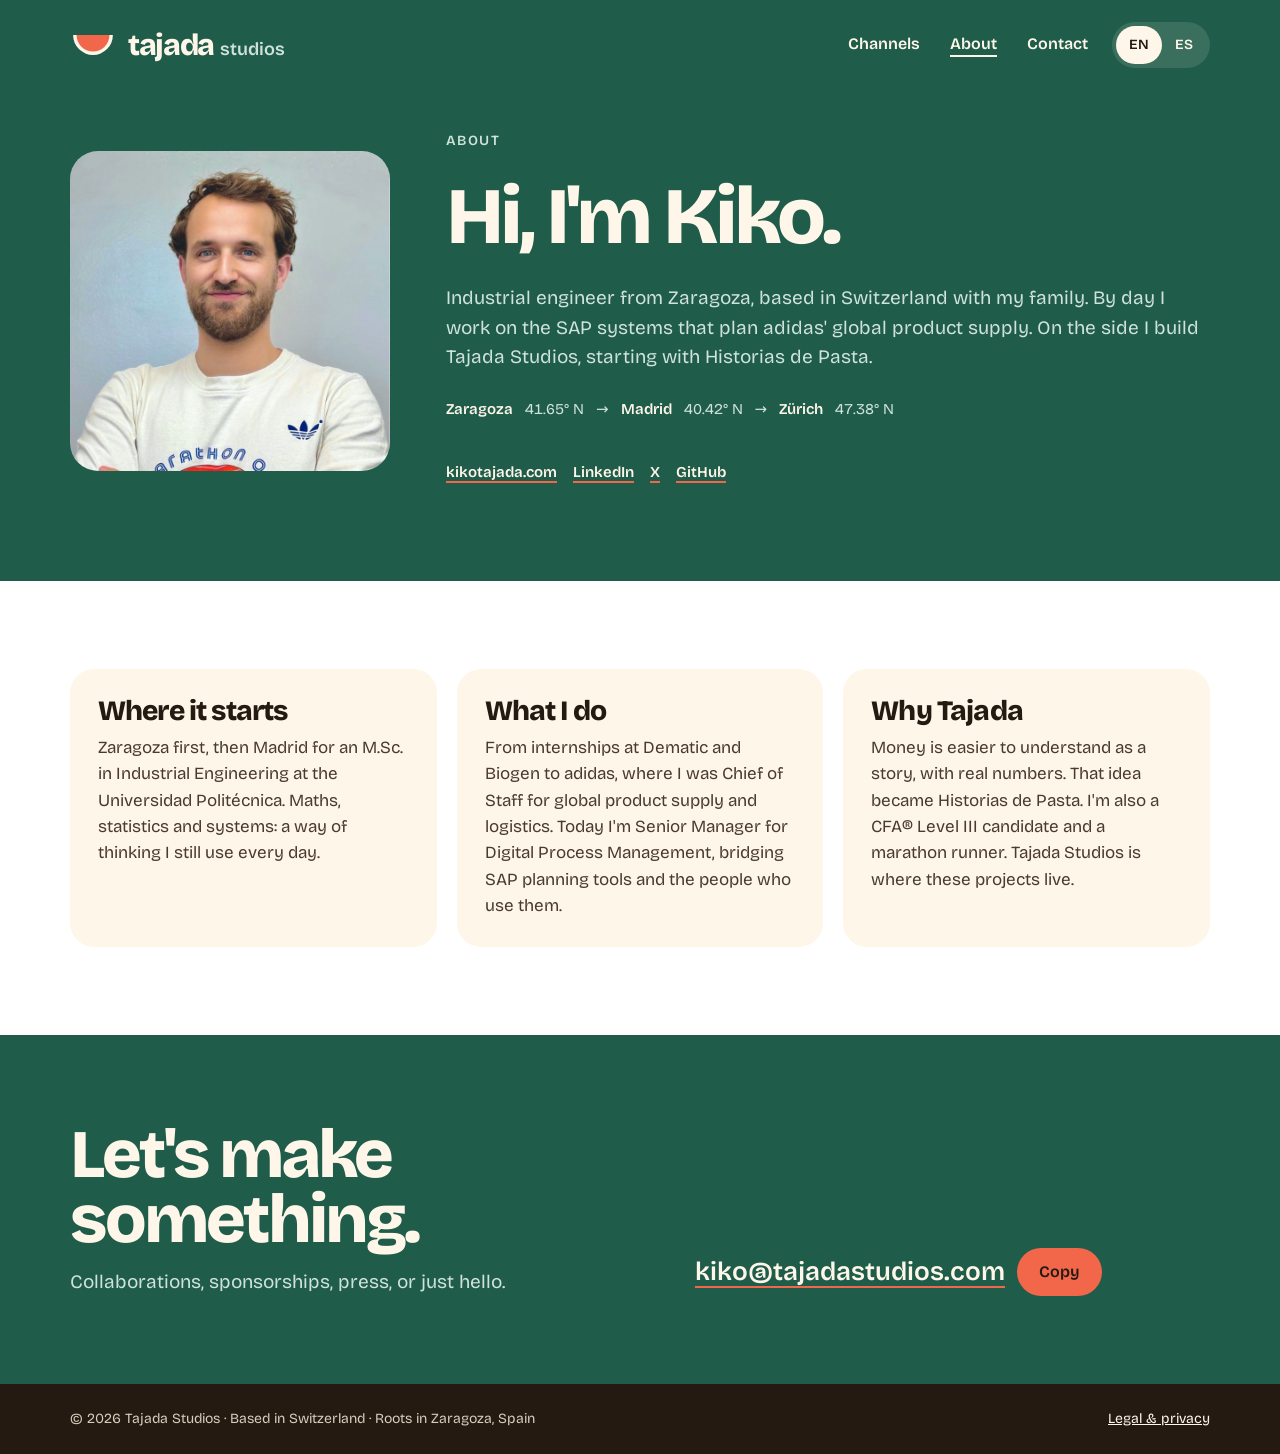
==== about/index.html @ e3d4d812 "Watermelon redesign: new mark, colours and type; EN/ES pages, About, legal, 404, share images - Half" ====
<!doctype html>
<html lang="en">
<head>
<meta charset="utf-8">
<meta name="viewport" content="width=device-width, initial-scale=1, viewport-fit=cover">
<title>About Kiko · Tajada Studios</title>
<meta name="description" content="Kiko Tajada: industrial engineer from Zaragoza, based in Switzerland, building Tajada Studios and Historias de Pasta.">
<link rel="canonical" href="https://tajadastudios.com/about/">
<link rel="alternate" hreflang="en" href="https://tajadastudios.com/about/">
<link rel="alternate" hreflang="es" href="https://tajadastudios.com/es/sobre/">
<link rel="alternate" hreflang="x-default" href="https://tajadastudios.com/about/">
<meta property="og:type" content="website">
<meta property="og:site_name" content="Tajada Studios">
<meta property="og:title" content="About Kiko · Tajada Studios">
<meta property="og:description" content="Kiko Tajada: industrial engineer from Zaragoza, based in Switzerland, building Tajada Studios and Historias de Pasta.">
<meta property="og:url" content="https://tajadastudios.com/about/">
<meta property="og:locale" content="en_GB">
<meta property="og:locale:alternate" content="es_ES">
<meta property="og:image" content="https://tajadastudios.com/og-en.png">
<meta property="og:image:width" content="1200">
<meta property="og:image:height" content="630">
<meta property="og:image:alt" content="Tajada Studios">
<meta name="twitter:card" content="summary_large_image">
<meta name="twitter:title" content="About Kiko · Tajada Studios">
<meta name="twitter:description" content="Kiko Tajada: industrial engineer from Zaragoza, based in Switzerland, building Tajada Studios and Historias de Pasta.">
<meta name="twitter:image" content="https://tajadastudios.com/og-en.png">
<meta name="theme-color" content="#1F5C4A">
<link rel="icon" href="/favicon.svg" type="image/svg+xml">
<link rel="apple-touch-icon" href="/apple-touch-icon.png">
<link rel="preload" href="/fonts/bricolage-latin.woff2" as="font" type="font/woff2" crossorigin>
<link rel="stylesheet" href="/css/site.css?v=1">
</head>
<body>
<a class="skip" href="#main">Skip to content</a>
<header class="top on-green">
  <div class="wrap">
    <a class="brand" href="/" aria-label="Tajada Studios, home"><svg width="46" height="26" viewBox="0 0 120 68" aria-hidden="true" focusable="false"><path d="M8 8 A52 52 0 0 0 112 8 Z" fill="#FFF6EA"/><path d="M17 8 A43 43 0 0 0 103 8 Z" fill="#F2664A"/></svg><span class="t">tajada <span class="s">studios</span></span></a>
    <nav aria-label="Main"><a href="/#channels">Channels</a><a href="/about/" aria-current="page">About</a><a href="/#contact">Contact</a><div class="lang" role="group" aria-label="Language / Idioma"><a href="/about/" hreflang="en" lang="en" data-lang="en" aria-current="true">EN</a><a href="/es/sobre/" hreflang="es" lang="es" data-lang="es">ES</a></div></nav>
  </div>
</header>
<main id="main">
<section class="about-hero on-green">
  <div class="wrap">
    <figure class="portrait"><img src="/kiko.jpg" alt="Kiko Tajada" width="720" height="720"></figure>
    <div class="hero-text">
      <span class="eyebrow" style="color:var(--mint)">About</span>
      <h1>Hi, I'm Kiko.</h1>
      <p>Industrial engineer from Zaragoza, based in Switzerland with my family. By day I work on the SAP systems that plan adidas' global product supply. On the side I build Tajada Studios, starting with Historias de Pasta.</p>
      <div class="route"><b>Zaragoza</b> 41.65° N <span aria-hidden="true">→</span> <b>Madrid</b> 40.42° N <span aria-hidden="true">→</span> <b>Zürich</b> 47.38° N</div>
      <ul class="links" aria-label="Kiko elsewhere">
        <li><a href="https://kikotajada.com/" rel="noopener">kikotajada.com</a></li>
        <li><a href="https://www.linkedin.com/in/kikotajada/" rel="noopener">LinkedIn</a></li>
        <li><a href="https://x.com/kikotajada" rel="noopener">X</a></li>
        <li><a href="https://github.com/kikotajada" rel="noopener">GitHub</a></li>
      </ul>
    </div>
  </div>
</section>
<section class="section white">
  <div class="wrap story"><article><h2>Where it starts</h2><p>Zaragoza first, then Madrid for an M.Sc. in Industrial Engineering at the Universidad Politécnica. Maths, statistics and systems: a way of thinking I still use every day.</p></article><article><h2>What I do</h2><p>From internships at Dematic and Biogen to adidas, where I was Chief of Staff for global product supply and logistics. Today I'm Senior Manager for Digital Process Management, bridging SAP planning tools and the people who use them.</p></article><article><h2>Why Tajada</h2><p>Money is easier to understand as a story, with real numbers. That idea became Historias de Pasta. I'm also a CFA® Level III candidate and a marathon runner. Tajada Studios is where these projects live.</p></article></div>
</section>
</main>
<section class="contact on-green" id="contact" aria-labelledby="contact-h">
  <div class="wrap">
    <div>
      <h2 id="contact-h">Let's make<br>something.</h2>
      <p>Collaborations, sponsorships, press, or just hello.</p>
    </div>
    <div class="mail">
      <a id="email" href="mailto:kiko@tajadastudios.com">kiko@tajadastudios.com</a>
      <button type="button" id="copy-email" data-copied="Copied" data-selected="Selected, press Ctrl+C">Copy</button>
      <output id="copy-status" aria-live="polite"></output>
    </div>
  </div>
</section>
<footer>
  <div class="wrap">
    <span>© 2026 Tajada Studios · Based in Switzerland · Roots in Zaragoza, Spain</span>
    <a href="/legal/">Legal & privacy</a>
  </div>
</footer>
<script>
document.querySelectorAll('.lang a').forEach(function(a){a.addEventListener('click',function(){try{localStorage.setItem('tajada-lang',a.dataset.lang)}catch(e){}})});
var b=document.getElementById('copy-email');
if(b){b.addEventListener('click',function(){var el=document.getElementById('email'),s=document.getElementById('copy-status');
function sel(){var r=document.createRange();r.selectNodeContents(el);var g=getSelection();g.removeAllRanges();g.addRange(r);s.textContent=b.dataset.selected}
try{navigator.clipboard.writeText(el.textContent.trim()).then(function(){s.textContent=b.dataset.copied},sel)}catch(e){sel()}})}
</script>
</body>
</html>
---- css/site.css ----
/* Tajada Studios — watermelon look: rind green, melon coral, cocoa, cream. One family: Bricolage Grotesque (self-hosted). */
@font-face{font-family:"Bricolage Grotesque";font-style:normal;font-display:swap;font-weight:200 800;src:url(/fonts/bricolage-latin.woff2) format("woff2");unicode-range:U+0000-00FF,U+0131,U+0152-0153,U+02BB-02BC,U+02C6,U+02DA,U+02DC,U+0304,U+0308,U+0329,U+2000-206F,U+20AC,U+2122,U+2191,U+2193,U+2212,U+2215,U+FEFF,U+FFFD}
@font-face{font-family:"Bricolage Grotesque";font-style:normal;font-display:swap;font-weight:200 800;src:url(/fonts/bricolage-latin-ext.woff2) format("woff2");unicode-range:U+0100-02BA,U+02BD-02C5,U+02C7-02CC,U+02CE-02D7,U+02DD-02FF,U+0304,U+0308,U+0329,U+1D00-1DBF,U+1E00-1E9F,U+1EF2-1EFF,U+2020,U+20A0-20AB,U+20AD-20C0,U+2113,U+2C60-2C7F,U+A720-A7FF}

:root{
  --green:#1F5C4A; --coral:#F2664A; --cocoa:#241A12; --cream:#FFF6EA; --white:#FFFFFF;
  --mint:#CFE3DA;        /* secondary text on green */
  --muted:#6B5848;       /* secondary text on cream/white */
  --body-ink:#4A3B2E;
  --line:#E6D6C2;
  --ease:cubic-bezier(0.32,0.72,0,1);
  --font:"Bricolage Grotesque", system-ui, -apple-system, "Segoe UI", sans-serif;
  color-scheme:light;
}
*{box-sizing:border-box}
html{-webkit-text-size-adjust:100%}
body{margin:0; min-height:100vh; display:flex; flex-direction:column; background:var(--cream); color:var(--cocoa); font-family:var(--font); font-size:17px; line-height:1.55}
img{max-width:100%; height:auto; display:block}
h1,h2,h3{margin:0; font-weight:800; letter-spacing:-0.04em; line-height:1; text-wrap:balance}
p{margin:0; text-wrap:pretty}
a{color:inherit}
:focus-visible{outline:3px solid var(--cocoa); outline-offset:3px; border-radius:6px}
.on-green :focus-visible{outline-color:var(--cream)}
main{flex-grow:1}
.wrap{max-width:1180px; margin:0 auto; padding-inline:max(20px, env(safe-area-inset-left, 0px))}

.skip{position:absolute; left:16px; top:-60px; z-index:10; background:var(--cocoa); color:var(--cream); padding:10px 16px; border-radius:999px; font-weight:600; text-decoration:none}
.skip:focus{top:12px}

/* green band: header + hero, and contact */
.on-green{background:var(--green); color:var(--cream)}

/* header */
.top .wrap{display:flex; flex-wrap:wrap; align-items:center; justify-content:space-between; gap:12px 24px; padding-block:22px}
.brand{display:inline-flex; align-items:center; gap:12px; text-decoration:none; min-height:44px}
.brand svg{width:46px; height:auto; flex:none}
.brand .t{font-size:30px; font-weight:800; letter-spacing:-0.045em; line-height:1}
.brand .s{font-size:18px; font-weight:600; letter-spacing:0; color:var(--mint)}
nav{display:flex; flex-wrap:wrap; align-items:center; gap:2px 6px}
nav a{text-decoration:none; font-weight:600; font-size:16px; padding:10px 12px; border-radius:999px; transition:background .4s var(--ease)}
nav a:hover{background:rgba(255,246,234,.12)}
nav a[aria-current="page"]{text-decoration:underline; text-underline-offset:6px; text-decoration-thickness:2px}
.lang{display:inline-flex; background:rgba(255,246,234,.12); border-radius:999px; padding:4px; margin-left:6px}
.lang a{font-size:14px; padding:8px 13px; min-width:44px; text-align:center}
.lang a[aria-current="true"]{background:var(--cream); color:var(--cocoa); text-decoration:none}

/* hero */
.hero .wrap{display:flex; flex-wrap:wrap; align-items:center; gap:40px 56px; padding-block:48px 96px}
.hero-text{flex:3 1 520px; min-width:0; display:flex; flex-direction:column; gap:26px}
.hero h1{font-size:clamp(46px, 8.2vw, 96px); line-height:.94; letter-spacing:-0.05em}
.hl{background:var(--coral); color:var(--cocoa); border-radius:.2em; padding:0 .16em; -webkit-box-decoration-break:clone; box-decoration-break:clone}
.hero p{font-size:clamp(18px, 2vw, 21px); color:var(--mint); max-width:36rem}
.hero-art{flex:2 1 300px; display:flex; justify-content:center}
.hero-art svg{width:min(100%, 380px); height:auto}
.ctas{display:flex; flex-wrap:wrap; gap:12px}
.btn{display:inline-flex; align-items:center; justify-content:center; min-height:52px; padding:0 28px; border-radius:999px; font-weight:600; font-size:17px; text-decoration:none; transition:transform .5s var(--ease), background .4s var(--ease)}
.btn:active{transform:translateY(1px) scale(.98)}
.btn-coral{background:var(--coral); color:var(--cocoa)}
.btn-coral:hover{background:#F47E66}
.btn-ghost{border:2px solid var(--cream); color:var(--cream)}
.btn-ghost:hover{background:rgba(255,246,234,.12)}

/* sections */
.section{padding-block:88px}
.white{background:var(--white)}
.head-row{display:flex; flex-wrap:wrap; justify-content:space-between; align-items:baseline; gap:8px 24px; margin-bottom:36px}
.head-row h2{font-size:clamp(36px, 5vw, 52px)}
.head-row p{color:var(--muted)}

.grid{display:grid; grid-template-columns:repeat(auto-fit, minmax(270px, 1fr)); gap:20px}
.card{background:var(--cream); border-radius:24px; overflow:hidden; display:flex; flex-direction:column; transition:transform .7s var(--ease)}
.card:hover{transform:translateY(-4px)}
.card .cover{aspect-ratio:4/3; width:100%; height:auto; object-fit:cover; background:#F7F1E6}
.card .in{padding:22px 24px 26px; display:flex; flex-direction:column; gap:10px; flex-grow:1}
.card h3{font-size:30px; letter-spacing:-0.03em}
.card p{color:var(--muted); font-size:16px}
.tag{align-self:flex-start; border-radius:999px; padding:4px 12px; font-size:13px; font-weight:600; background:var(--green); color:var(--cream)}
.tag.soon{background:transparent; color:var(--body-ink); border:1.5px solid var(--muted); padding:3px 11px}
.links{display:flex; flex-wrap:wrap; gap:4px 16px; list-style:none; padding:6px 0 0; margin:0; font-weight:600; font-size:15px}
.links a{display:inline-flex; align-items:center; min-height:40px; text-decoration:underline; text-decoration-color:var(--coral); text-decoration-thickness:2px; text-underline-offset:4px}
.links a:hover{text-decoration-color:var(--green)}

/* behind the studio */
.behind .wrap{display:flex; flex-wrap:wrap; align-items:center; gap:32px 56px}
.avatar{width:200px; height:200px; border-radius:50%; object-fit:cover; background:var(--coral); flex:none}
.behind .txt{flex:1 1 420px; display:flex; flex-direction:column; gap:14px}
.eyebrow{font-size:14px; font-weight:600; letter-spacing:.1em; text-transform:uppercase; color:var(--green)}
.behind .big{font-size:clamp(24px, 3vw, 32px); font-weight:600; letter-spacing:-0.02em; line-height:1.25}
.more{font-weight:600; font-size:17px; text-decoration:underline; text-decoration-color:var(--coral); text-decoration-thickness:2px; text-underline-offset:5px; align-self:flex-start; min-height:44px; display:inline-flex; align-items:center}

/* contact */
.contact .wrap{display:flex; flex-wrap:wrap; justify-content:space-between; align-items:flex-end; gap:28px; padding-block:88px}
.contact h2{font-size:clamp(44px, 6vw, 68px); line-height:.95; letter-spacing:-0.045em}
.contact p{color:var(--mint); font-size:19px; margin-top:14px}
.mail{display:flex; flex-wrap:wrap; align-items:center; gap:12px}
.mail a{font-size:clamp(20px, 2.4vw, 26px); font-weight:600; text-decoration:underline; text-decoration-color:var(--coral); text-decoration-thickness:2px; text-underline-offset:6px}
.mail button{font:600 16px var(--font); min-height:48px; padding:0 22px; border-radius:999px; border:0; background:var(--coral); color:var(--cocoa); cursor:pointer; transition:transform .5s var(--ease)}
.mail button:active{transform:scale(.98)}
.mail output{font-size:15px; color:var(--mint); min-width:6rem}

footer{background:var(--cocoa); color:#D9CCBC; font-size:14px}
footer .wrap{display:flex; flex-wrap:wrap; justify-content:space-between; gap:8px 24px; padding-block:24px}
footer a{color:#FFF6EA}

/* about page */
.about-hero .wrap{display:flex; flex-wrap:wrap; align-items:center; gap:36px 56px; padding-block:40px 88px}
.portrait{flex:0 1 320px; margin:0}
.portrait img{width:100%; aspect-ratio:1; object-fit:cover; border-radius:28px; background:var(--coral)}
.about-hero h1{font-size:clamp(44px, 7vw, 80px); letter-spacing:-0.05em}
.about-hero .hero-text p{color:var(--mint); font-size:19px}
.route{font-variant-numeric:tabular-nums; font-size:15px; color:var(--mint); display:flex; flex-wrap:wrap; gap:6px 12px; align-items:center}
.route b{color:var(--cream); font-weight:600}
.on-green .links a{text-decoration-color:var(--coral)}
.story{display:grid; grid-template-columns:repeat(auto-fit, minmax(260px, 1fr)); gap:20px}
.story article{background:var(--cream); border-radius:24px; padding:28px; display:flex; flex-direction:column; gap:10px}
.story h2{font-size:28px; letter-spacing:-0.03em}
.story p{color:var(--body-ink)}

/* legal + 404 */
.prose{max-width:720px}
.prose h1{font-size:clamp(40px, 6vw, 64px); margin-bottom:28px}
.prose h2{font-size:26px; letter-spacing:-0.03em; margin:36px 0 10px}
.prose p{color:var(--body-ink); margin-bottom:12px}
.prose a{text-decoration-color:var(--coral); text-decoration-thickness:2px; text-underline-offset:4px}
.lost .wrap{display:flex; flex-direction:column; align-items:flex-start; gap:24px; padding-block:72px 120px}
.lost h1{font-size:clamp(48px, 9vw, 104px); letter-spacing:-0.05em; line-height:.94}
.lost p{color:var(--mint); font-size:19px; max-width:34rem}

@media (prefers-reduced-motion: reduce){ *{transition:none!important} }
@media (max-width: 560px){
  .section{padding-block:64px}
  .hero .wrap{padding-block:24px 64px}
  .brand .t{font-size:26px}
  nav{width:100%; justify-content:space-between}
  nav a{padding:10px 8px}
  .lang{margin-left:0}
  .hero-art svg{width:200px}
  .hero-art{justify-content:flex-start}
}
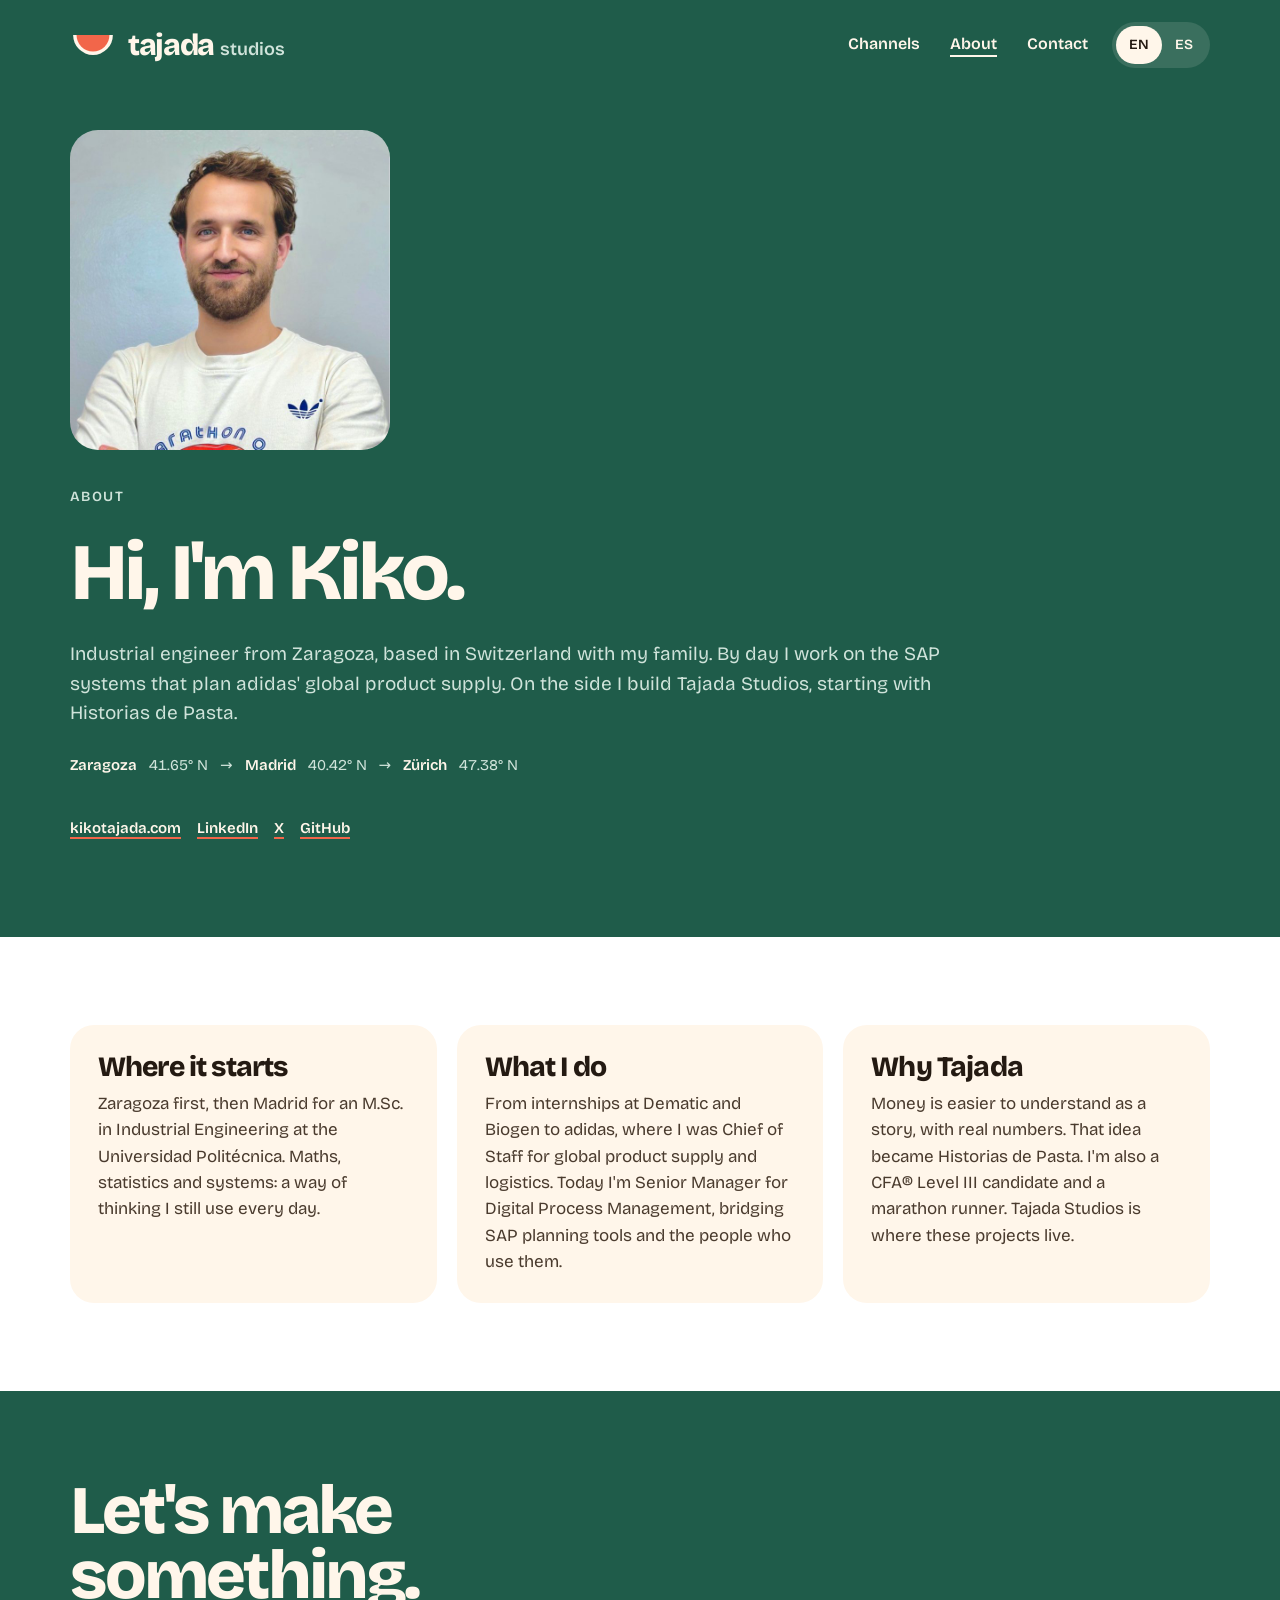
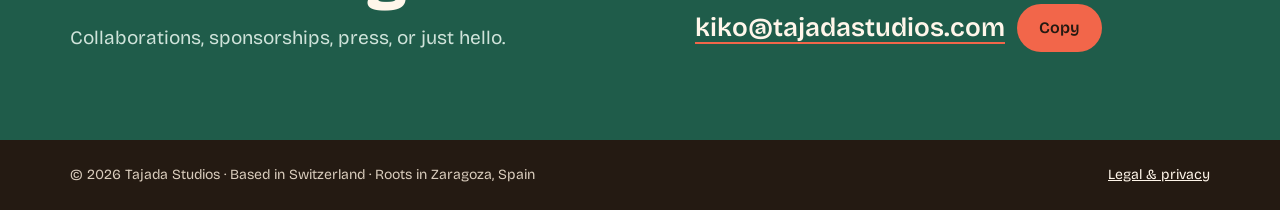
==== commit 6871ba28: "Drop the big watermelon from the hero and 404; logo stays in the header Co-Authored-By: Claude Opus " ====
--- a/about/index.html
+++ b/about/index.html
@@ -28,7 +28,7 @@
 <link rel="icon" href="/favicon.svg" type="image/svg+xml">
 <link rel="apple-touch-icon" href="/apple-touch-icon.png">
 <link rel="preload" href="/fonts/bricolage-latin.woff2" as="font" type="font/woff2" crossorigin>
-<link rel="stylesheet" href="/css/site.css?v=1">
+<link rel="stylesheet" href="/css/site.css?v=2">
 </head>
 <body>
 <a class="skip" href="#main">Skip to content</a>
--- a/css/site.css
+++ b/css/site.css
@@ -45,13 +45,11 @@
 .lang a[aria-current="true"]{background:var(--cream); color:var(--cocoa); text-decoration:none}
 
 /* hero */
-.hero .wrap{display:flex; flex-wrap:wrap; align-items:center; gap:40px 56px; padding-block:48px 96px}
-.hero-text{flex:3 1 520px; min-width:0; display:flex; flex-direction:column; gap:26px}
+.hero .wrap{display:flex; flex-wrap:wrap; align-items:center; gap:40px 56px; padding-block:64px 104px}
+.hero-text{flex:1 1 auto; max-width:900px; min-width:0; display:flex; flex-direction:column; gap:26px}
 .hero h1{font-size:clamp(46px, 8.2vw, 96px); line-height:.94; letter-spacing:-0.05em}
 .hl{background:var(--coral); color:var(--cocoa); border-radius:.2em; padding:0 .16em; -webkit-box-decoration-break:clone; box-decoration-break:clone}
 .hero p{font-size:clamp(18px, 2vw, 21px); color:var(--mint); max-width:36rem}
-.hero-art{flex:2 1 300px; display:flex; justify-content:center}
-.hero-art svg{width:min(100%, 380px); height:auto}
 .ctas{display:flex; flex-wrap:wrap; gap:12px}
 .btn{display:inline-flex; align-items:center; justify-content:center; min-height:52px; padding:0 28px; border-radius:999px; font-weight:600; font-size:17px; text-decoration:none; transition:transform .5s var(--ease), background .4s var(--ease)}
 .btn:active{transform:translateY(1px) scale(.98)}
@@ -134,6 +132,4 @@
   nav{width:100%; justify-content:space-between}
   nav a{padding:10px 8px}
   .lang{margin-left:0}
-  .hero-art svg{width:200px}
-  .hero-art{justify-content:flex-start}
 }
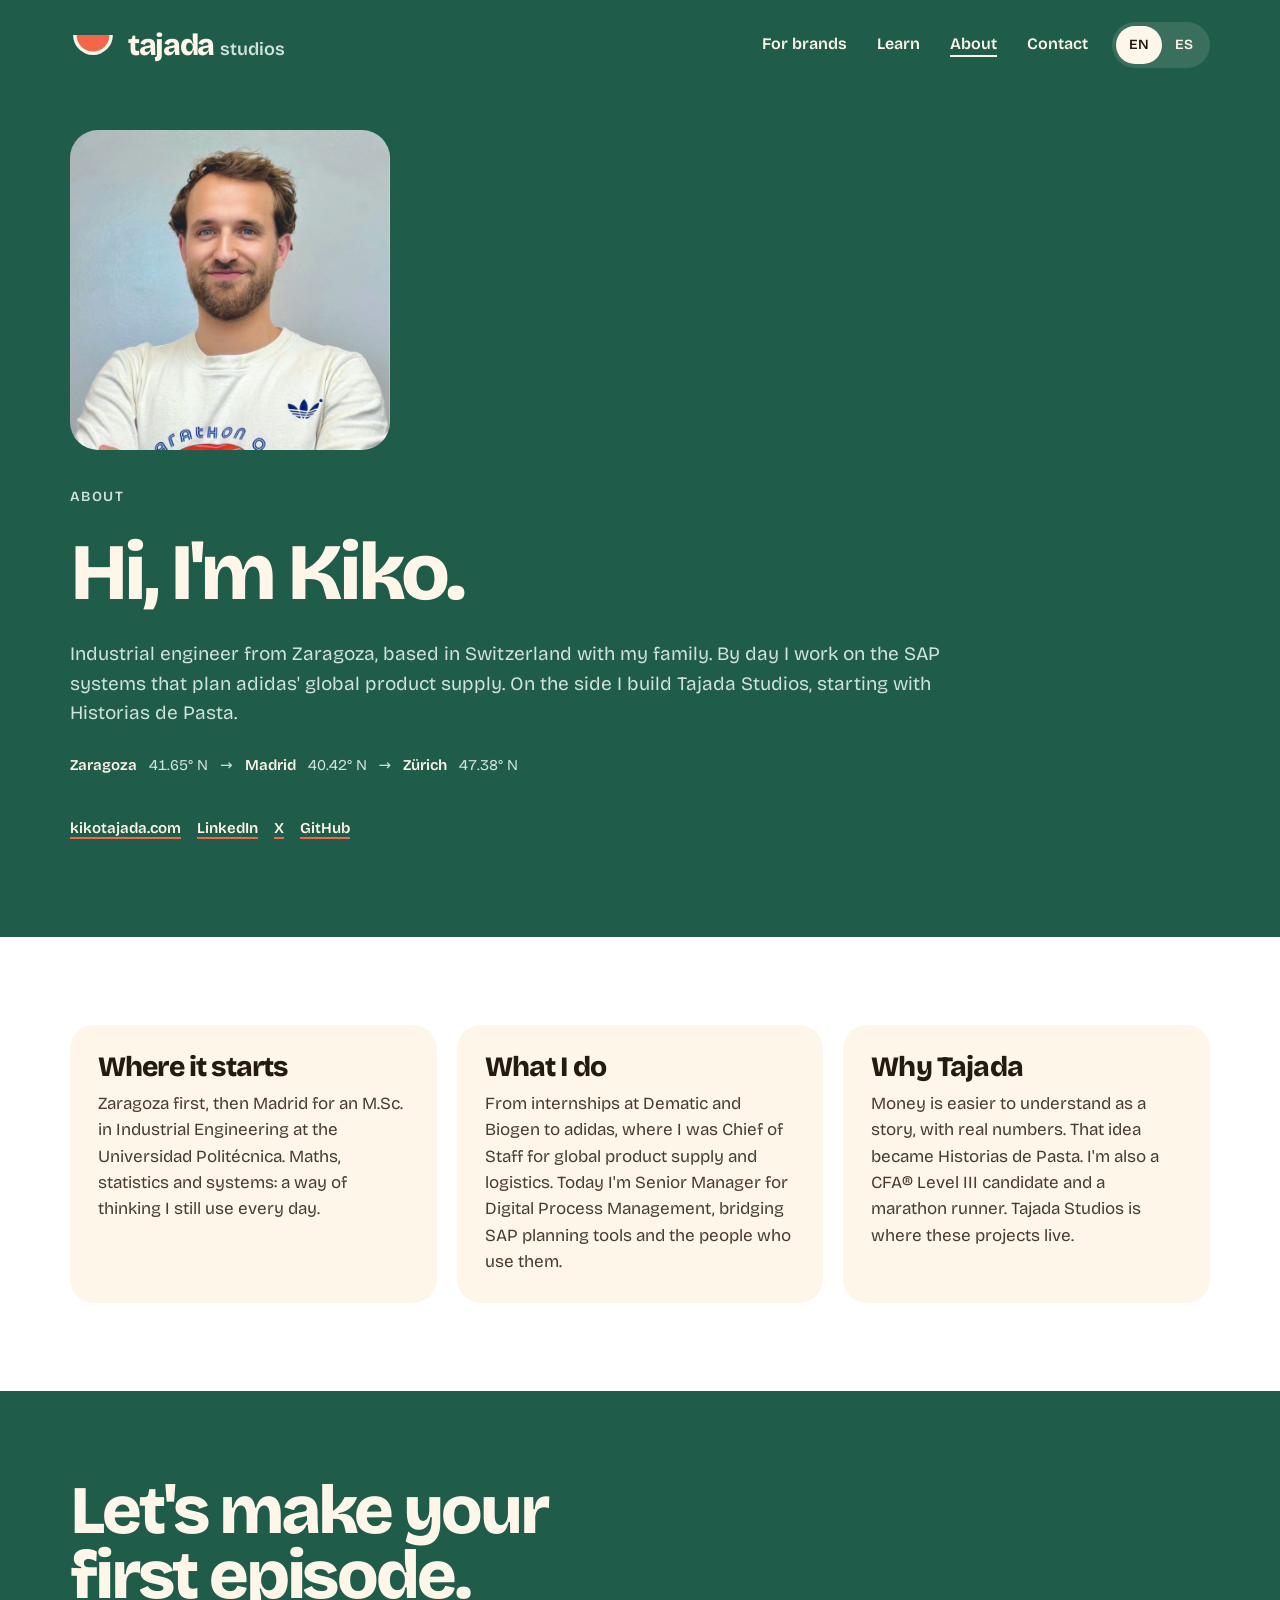
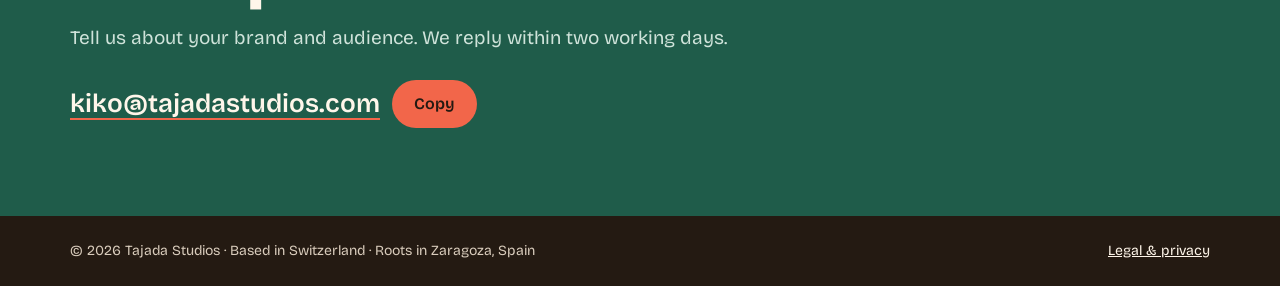
==== commit e75a022b: "Brand-first homepage: finance explainers, proof from Historias de Pasta, services, course and calls " ====
--- a/about/index.html
+++ b/about/index.html
@@ -28,14 +28,14 @@
 <link rel="icon" href="/favicon.svg" type="image/svg+xml">
 <link rel="apple-touch-icon" href="/apple-touch-icon.png">
 <link rel="preload" href="/fonts/bricolage-latin.woff2" as="font" type="font/woff2" crossorigin>
-<link rel="stylesheet" href="/css/site.css?v=2">
+<link rel="stylesheet" href="/css/site.css?v=3">
 </head>
 <body>
 <a class="skip" href="#main">Skip to content</a>
 <header class="top on-green">
   <div class="wrap">
     <a class="brand" href="/" aria-label="Tajada Studios, home"><svg width="46" height="26" viewBox="0 0 120 68" aria-hidden="true" focusable="false"><path d="M8 8 A52 52 0 0 0 112 8 Z" fill="#FFF6EA"/><path d="M17 8 A43 43 0 0 0 103 8 Z" fill="#F2664A"/></svg><span class="t">tajada <span class="s">studios</span></span></a>
-    <nav aria-label="Main"><a href="/#channels">Channels</a><a href="/about/" aria-current="page">About</a><a href="/#contact">Contact</a><div class="lang" role="group" aria-label="Language / Idioma"><a href="/about/" hreflang="en" lang="en" data-lang="en" aria-current="true">EN</a><a href="/es/sobre/" hreflang="es" lang="es" data-lang="es">ES</a></div></nav>
+    <nav aria-label="Main"><a href="/#brands">For brands</a><a href="/#learn">Learn</a><a href="/about/" aria-current="page">About</a><a href="/#contact">Contact</a><div class="lang" role="group" aria-label="Language / Idioma"><a href="/about/" hreflang="en" lang="en" data-lang="en" aria-current="true">EN</a><a href="/es/sobre/" hreflang="es" lang="es" data-lang="es">ES</a></div></nav>
   </div>
 </header>
 <main id="main">
@@ -63,8 +63,8 @@
 <section class="contact on-green" id="contact" aria-labelledby="contact-h">
   <div class="wrap">
     <div>
-      <h2 id="contact-h">Let's make<br>something.</h2>
-      <p>Collaborations, sponsorships, press, or just hello.</p>
+      <h2 id="contact-h">Let's make your<br>first episode.</h2>
+      <p>Tell us about your brand and audience. We reply within two working days.</p>
     </div>
     <div class="mail">
       <a id="email" href="mailto:kiko@tajadastudios.com">kiko@tajadastudios.com</a>
--- a/css/site.css
+++ b/css/site.css
@@ -124,6 +124,49 @@
 .lost h1{font-size:clamp(48px, 9vw, 104px); letter-spacing:-0.05em; line-height:.94}
 .lost p{color:var(--mint); font-size:19px; max-width:34rem}
 
+/* brand homepage */
+.btn-dark{background:var(--cocoa); color:var(--cream)}
+.btn-dark:hover{background:#3A2C20}
+.stats{display:grid; grid-template-columns:repeat(auto-fit, minmax(220px, 1fr)); gap:20px; margin-bottom:28px}
+.stat{background:var(--cream); border-radius:24px; padding:24px 26px; display:flex; flex-direction:column; gap:4px}
+.stat b{font-size:clamp(40px, 5vw, 56px); font-weight:800; letter-spacing:-0.04em; line-height:1; color:var(--green)}
+.stat span{color:var(--body-ink); font-size:16px}
+.work{display:flex; flex-wrap:wrap; gap:20px}
+.star{flex:1 1 300px; min-height:320px; background:var(--green); color:var(--cream); border-radius:24px; padding:32px; display:flex; flex-direction:column; justify-content:space-between; gap:20px; text-decoration:none; transition:transform .7s var(--ease)}
+.star:hover{transform:translateY(-4px)}
+.star b{font-size:clamp(28px, 3.2vw, 40px); font-weight:800; letter-spacing:-0.035em; line-height:1.05; text-wrap:balance}
+.star .play{align-self:flex-start; background:var(--coral); color:var(--cocoa); border-radius:999px; padding:12px 22px; font-weight:600}
+.shorts{flex:2 1 460px; display:grid; grid-template-columns:repeat(3, minmax(0, 1fr)); gap:14px}
+.short{position:relative; border-radius:20px; overflow:hidden; display:block; background:var(--cream); transition:transform .7s var(--ease)}
+.short:hover{transform:translateY(-4px)}
+.short img{width:100%; aspect-ratio:9/16; object-fit:cover}
+.short span{position:absolute; left:10px; bottom:10px; background:rgba(36,26,18,.82); color:var(--cream); border-radius:999px; padding:4px 10px; font-size:13px; font-weight:600}
+.formats{display:flex; flex-wrap:wrap; justify-content:space-between; gap:8px 24px; margin-top:16px; font-size:15px; font-weight:600; color:var(--muted)}
+.formats a{color:var(--cocoa); text-decoration:underline; text-decoration-color:var(--coral); text-decoration-thickness:2px; text-underline-offset:4px}
+.offers{display:grid; grid-template-columns:repeat(auto-fit, minmax(260px, 1fr)); gap:20px}
+.offer{background:var(--white); border-radius:24px; padding:28px; display:flex; flex-direction:column; gap:10px}
+.offer h3{font-size:28px; letter-spacing:-0.03em}
+.offer p{color:var(--body-ink)}
+.trust{margin-top:24px; background:#F8E8DA; border-radius:20px; padding:18px 22px; font-weight:600; color:var(--cocoa)}
+.how{font-size:clamp(28px, 3.4vw, 36px); margin:56px 0 20px}
+.steps{list-style:none; counter-reset:s; padding:0; margin:0; display:grid; grid-template-columns:repeat(auto-fit, minmax(240px, 1fr)); gap:20px}
+.steps li{counter-increment:s; display:flex; flex-direction:column; gap:8px; padding-top:18px; border-top:3px solid var(--green)}
+.steps li::before{content:counter(s); font-size:15px; font-weight:800; color:var(--green)}
+.steps b{font-size:24px; font-weight:800; letter-spacing:-0.03em}
+.steps p{color:var(--body-ink)}
+.other{margin-top:24px; color:var(--muted)}
+.learn{display:grid; grid-template-columns:repeat(auto-fit, minmax(280px, 1fr)); gap:20px}
+.plan .in{padding:28px; gap:12px}
+.price{font-size:32px; font-weight:800; letter-spacing:-0.03em; color:var(--green)}
+.chans{display:grid; grid-template-columns:repeat(auto-fit, minmax(260px, 1fr)); gap:16px}
+.chan{display:flex; align-items:center; gap:16px; background:var(--white); border-radius:20px; padding:14px; text-decoration:none}
+a.chan{transition:transform .7s var(--ease)} a.chan:hover{transform:translateY(-3px)}
+.chan img{width:72px; height:72px; border-radius:14px; object-fit:cover; flex:none}
+.chan span{display:flex; flex-direction:column; gap:2px}
+.chan b{font-size:20px; font-weight:800; letter-spacing:-0.02em}
+.chan small{font-size:14px; color:var(--muted); font-weight:600}
+@media (max-width: 560px){ .shorts{grid-template-columns:repeat(3, minmax(0, 1fr)); gap:8px} .short span{font-size:11px; left:6px; bottom:6px; padding:3px 7px} .star{min-height:240px} }
+
 @media (prefers-reduced-motion: reduce){ *{transition:none!important} }
 @media (max-width: 560px){
   .section{padding-block:64px}
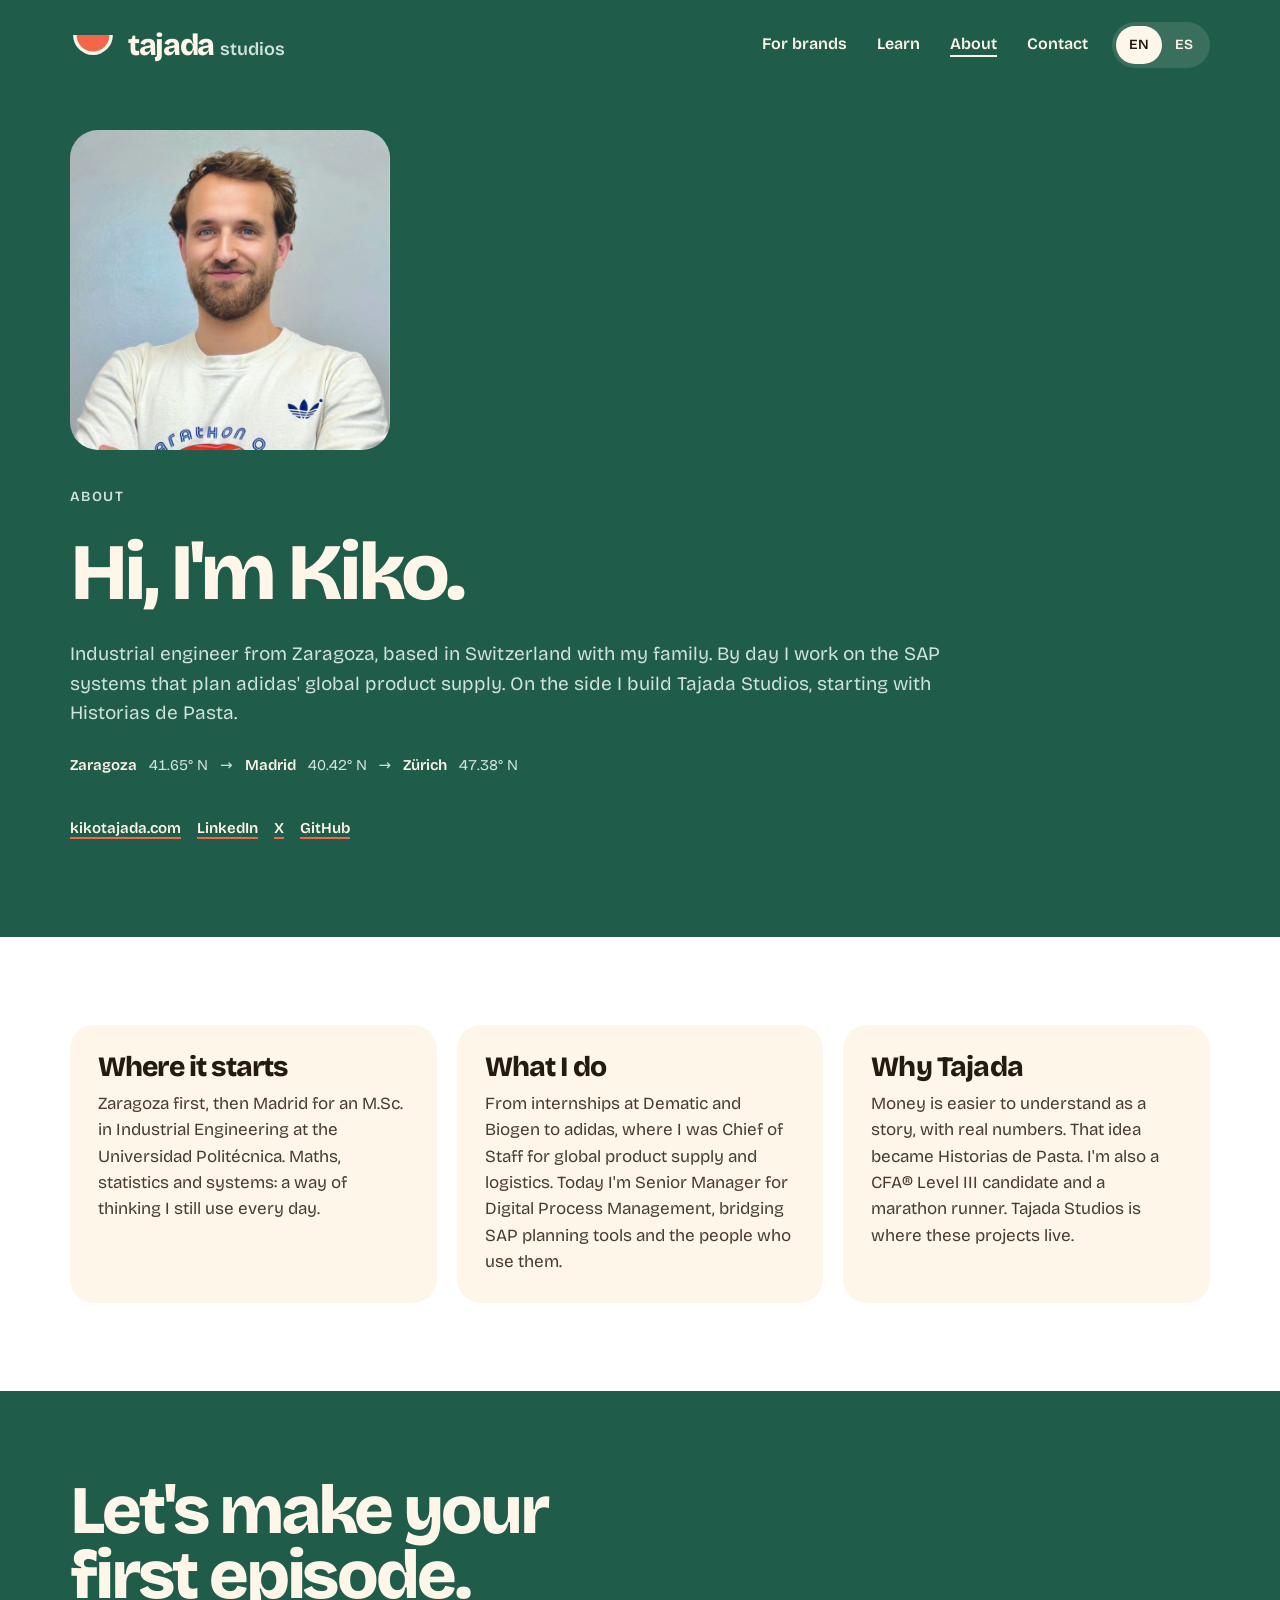
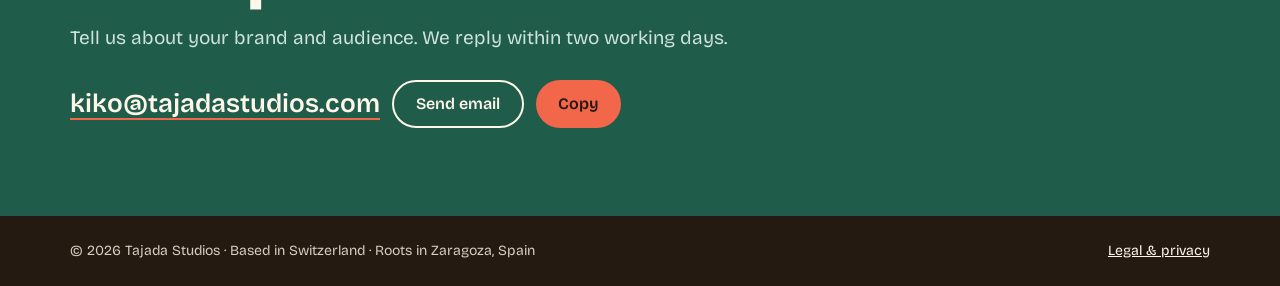
==== commit 657ab2d1: "Homepage polish: top video per platform with thumbnails, Historias de Pasta links, signature/optiona" ====
--- a/about/index.html
+++ b/about/index.html
@@ -28,7 +28,7 @@
 <link rel="icon" href="/favicon.svg" type="image/svg+xml">
 <link rel="apple-touch-icon" href="/apple-touch-icon.png">
 <link rel="preload" href="/fonts/bricolage-latin.woff2" as="font" type="font/woff2" crossorigin>
-<link rel="stylesheet" href="/css/site.css?v=3">
+<link rel="stylesheet" href="/css/site.css?v=5">
 </head>
 <body>
 <a class="skip" href="#main">Skip to content</a>
@@ -68,6 +68,7 @@
     </div>
     <div class="mail">
       <a id="email" href="mailto:kiko@tajadastudios.com">kiko@tajadastudios.com</a>
+      <a class="send" href="mailto:kiko@tajadastudios.com">Send email</a>
       <button type="button" id="copy-email" data-copied="Copied" data-selected="Selected, press Ctrl+C">Copy</button>
       <output id="copy-status" aria-live="polite"></output>
     </div>
--- a/css/site.css
+++ b/css/site.css
@@ -176,3 +176,24 @@
   nav a{padding:10px 8px}
   .lang{margin-left:0}
 }
+.star-stat{font-size:18px; font-weight:600; color:var(--mint)}
+/* top videos */
+.tops{display:grid; grid-template-columns:2fr 1fr 1fr; gap:16px; align-items:start}
+.topv{position:relative; display:block; border-radius:20px; overflow:hidden; background:var(--cream); text-decoration:none; transition:transform .7s var(--ease)}
+.topv:hover{transform:translateY(-4px)}
+.topv.wide img{width:100%; aspect-ratio:16/9; object-fit:cover}
+.topv.tall img{width:100%; aspect-ratio:9/16; object-fit:cover}
+.topv .badge{position:absolute; left:12px; top:12px; background:var(--cocoa); color:var(--cream); border-radius:999px; padding:6px 12px; font-size:14px; font-weight:600}
+.topv .badge b{color:var(--coral)}
+.topv small{position:absolute; left:12px; bottom:12px; background:rgba(255,246,234,.94); color:var(--cocoa); border-radius:999px; padding:4px 10px; font-size:13px; font-weight:600}
+@media (max-width: 820px){ .tops{grid-template-columns:1fr 1fr} .topv.wide{grid-column:1 / -1} }
+/* offers */
+.offer .tag{margin-bottom:4px}
+.offer.feature{background:var(--green); color:var(--cream)}
+.offer.feature p{color:var(--mint)}
+.offer.feature .tag{background:var(--coral); color:var(--cocoa)}
+.offer.optional{background:transparent; border:1.5px dashed var(--line)}
+.chan u{text-decoration-color:var(--coral); text-decoration-thickness:2px; text-underline-offset:3px}
+/* contact */
+.mail .send{font-size:16px; font-weight:600; min-height:48px; display:inline-flex; align-items:center; padding:0 22px; border-radius:999px; border:2px solid var(--cream); color:var(--cream); text-decoration:none}
+.mail .send:hover{background:rgba(255,246,234,.12)}
